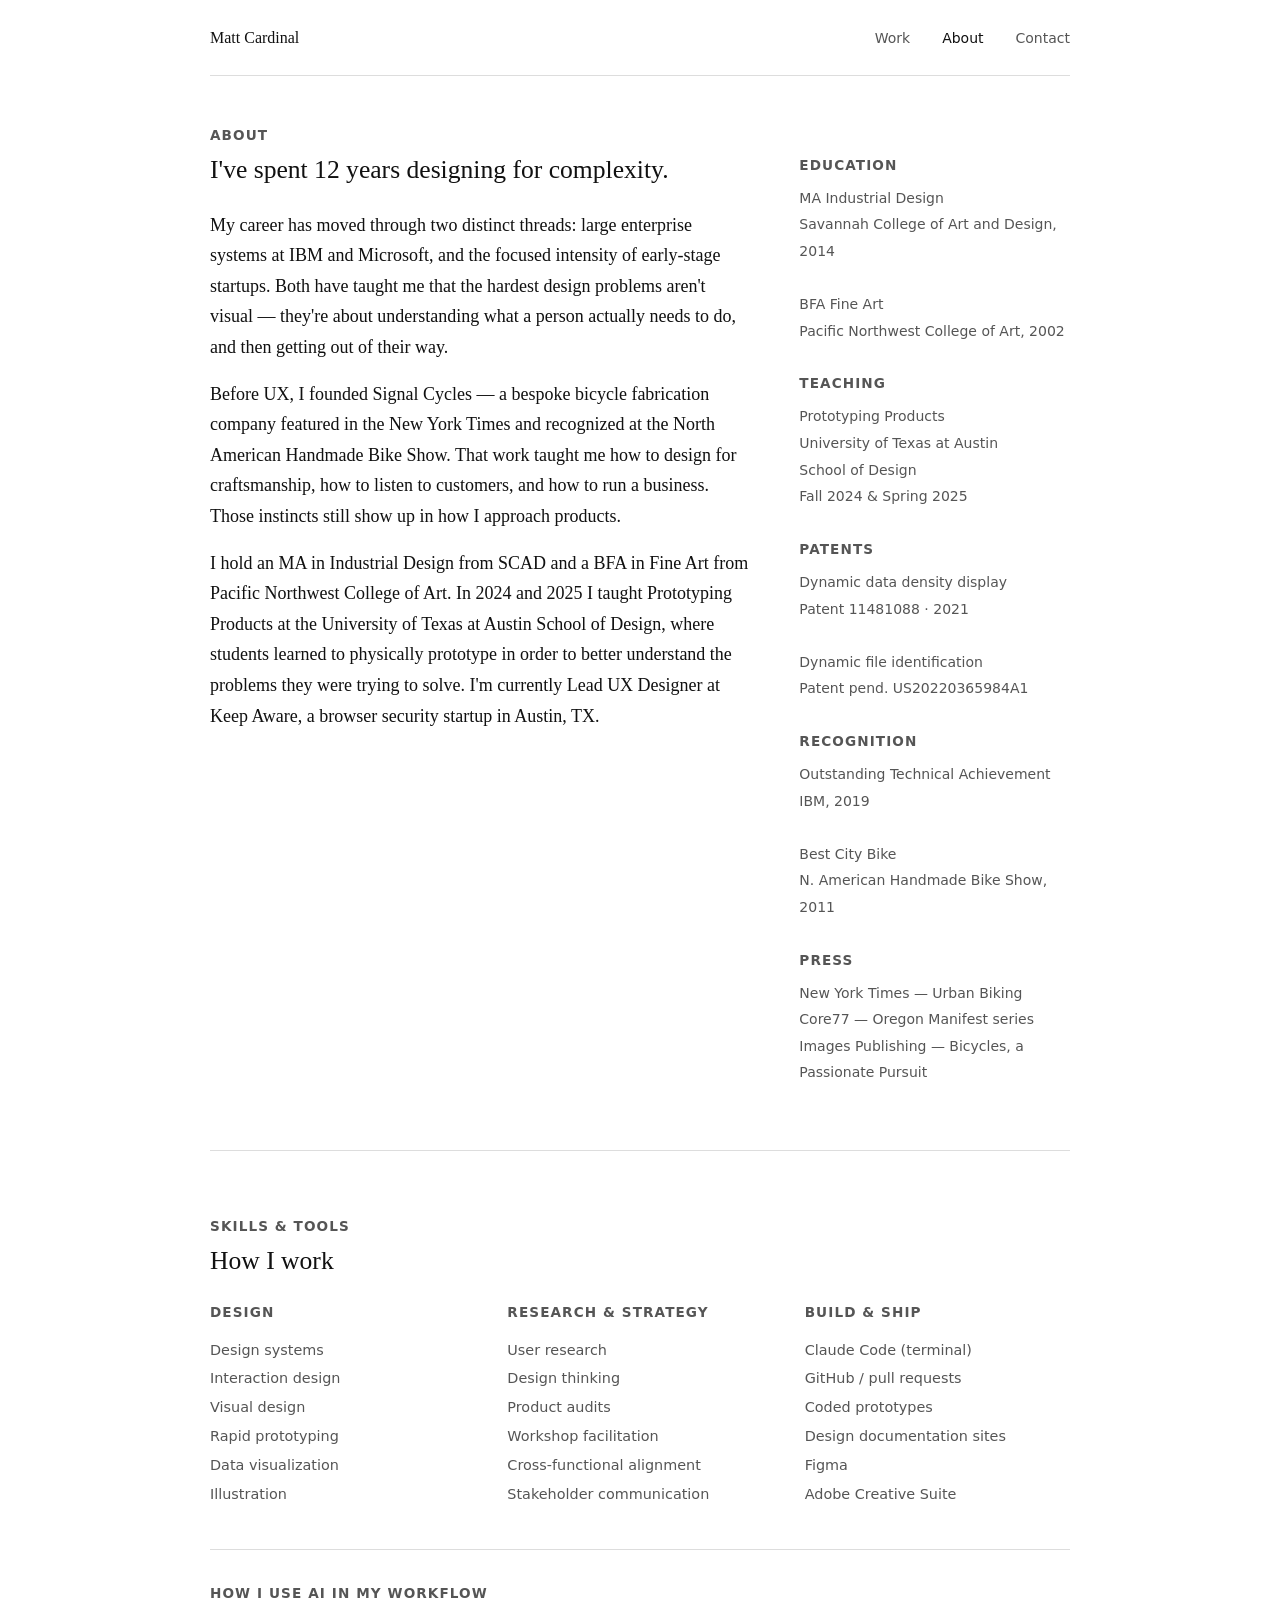
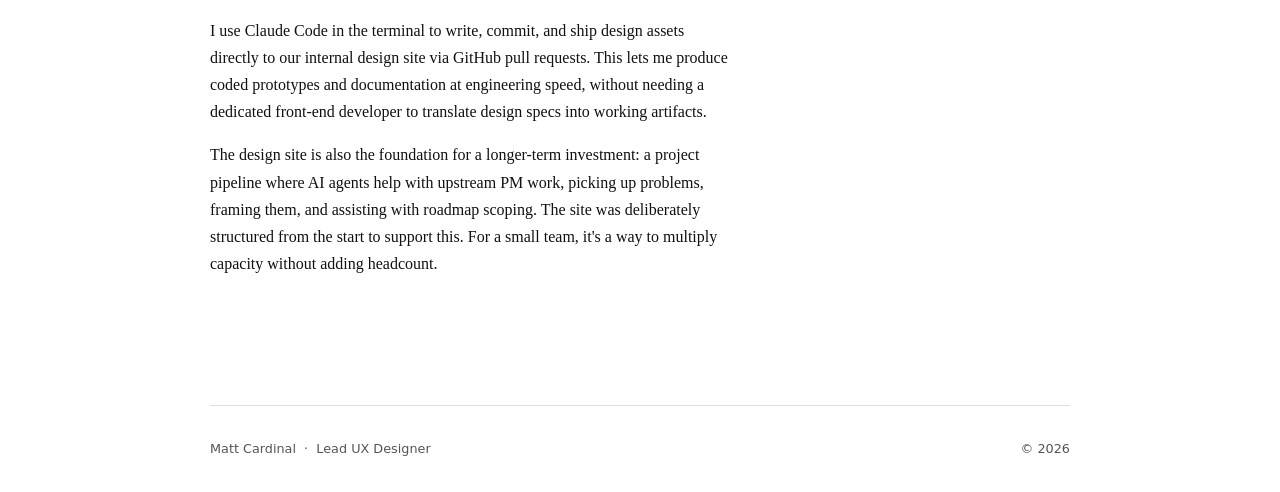
==== about.html @ ab937e85 "Move files to root" ====
<!DOCTYPE html>
<html lang="en">
<head>
  <meta charset="UTF-8">
  <meta name="viewport" content="width=device-width, initial-scale=1.0">
  <title>About — Matt Cardinal</title>
  <link rel="stylesheet" href="css/style.css">
</head>
<body>

  <div id="nav-placeholder"></div>

  <div class="container">

    <section style="border-top: none; padding-top: 3rem;">
      <h4>About</h4>
      <div class="about-grid">

        <div class="about-bio">
          <h2>I've spent 12 years designing for complexity.</h2>
          <p>
            My career has moved through two distinct threads: large enterprise systems
            at IBM and Microsoft, and the focused intensity of early-stage startups.
            Both have taught me that the hardest design problems aren't visual —
            they're about understanding what a person actually needs to do, and then
            getting out of their way.
          </p>
          <p>
            Before UX, I founded Signal Cycles — a bespoke bicycle fabrication company
            featured in the New York Times and recognized at the North American Handmade
            Bike Show. That work taught me how to design for craftsmanship, how to listen
            to customers, and how to run a business. Those instincts still show up in
            how I approach products.
          </p>
          <p>
            I hold an MA in Industrial Design from SCAD and a BFA in Fine Art from
            Pacific Northwest College of Art. In 2024 and 2025 I taught Prototyping Products
            at the University of Texas at Austin School of Design, where students learned
            to physically prototype in order to better understand the problems they were
            trying to solve. I'm currently Lead UX Designer at Keep Aware,
            a browser security startup in Austin, TX.
          </p>
        </div>

        <div class="about-detail">
          <h4>Education</h4>
          <ul>
            <li>MA Industrial Design</li>
            <li>Savannah College of Art and Design, 2014</li>
            <li>&nbsp;</li>
            <li>BFA Fine Art</li>
            <li>Pacific Northwest College of Art, 2002</li>
          </ul>

          <h4>Teaching</h4>
          <ul>
            <li>Prototyping Products</li>
            <li>University of Texas at Austin</li>
            <li>School of Design</li>
            <li>Fall 2024 &amp; Spring 2025</li>
          </ul>

          <h4>Patents</h4>
          <ul>
            <li>Dynamic data density display</li>
            <li>Patent 11481088 · 2021</li>
            <li>&nbsp;</li>
            <li>Dynamic file identification</li>
            <li>Patent pend. US20220365984A1</li>
          </ul>

          <h4>Recognition</h4>
          <ul>
            <li>Outstanding Technical Achievement</li>
            <li>IBM, 2019</li>
            <li>&nbsp;</li>
            <li>Best City Bike</li>
            <li>N. American Handmade Bike Show, 2011</li>
          </ul>

          <h4>Press</h4>
          <ul>
            <li>New York Times — Urban Biking</li>
            <li>Core77 — Oregon Manifest series</li>
            <li>Images Publishing — Bicycles, a Passionate Pursuit</li>
          </ul>
        </div>

      </div>
    </section>

    <section>
      <h4>Skills &amp; tools</h4>
      <h2>How I work</h2>
      <div class="skills-grid">
        <div class="skill-group">
          <h4>Design</h4>
          <ul>
            <li>Design systems</li>
            <li>Interaction design</li>
            <li>Visual design</li>
            <li>Rapid prototyping</li>
            <li>Data visualization</li>
            <li>Illustration</li>
          </ul>
        </div>
        <div class="skill-group">
          <h4>Research &amp; strategy</h4>
          <ul>
            <li>User research</li>
            <li>Design thinking</li>
            <li>Product audits</li>
            <li>Workshop facilitation</li>
            <li>Cross-functional alignment</li>
            <li>Stakeholder communication</li>
          </ul>
        </div>
        <div class="skill-group">
          <h4>Build &amp; ship</h4>
          <ul>
            <li>Claude Code (terminal)</li>
            <li>GitHub / pull requests</li>
            <li>Coded prototypes</li>
            <li>Design documentation sites</li>
            <li>Figma</li>
            <li>Adobe Creative Suite</li>
          </ul>
        </div>
      </div>

      <div style="margin-top: 2.5rem; padding-top: 2rem; border-top: 1px solid var(--color-rule);">
        <h4>How I use AI in my workflow</h4>
        <p style="font-size: 1rem; margin-top: 0.75rem;">
          I use Claude Code in the terminal to write, commit, and ship design assets directly
          to our internal design site via GitHub pull requests. This lets me produce coded
          prototypes and documentation at engineering speed, without needing a dedicated
          front-end developer to translate design specs into working artifacts.
        </p>
        <p style="font-size: 1rem;">
          The design site is also the foundation for a longer-term investment: a project
          pipeline where AI agents help with upstream PM work, picking up problems, framing
          them, and assisting with roadmap scoping. The site was deliberately structured
          from the start to support this. For a small team, it's a way to multiply capacity
          without adding headcount.
        </p>
      </div>
    </section>

  </div>

  <div id="footer-placeholder"></div>
  <script src="includes/site.js"></script>
</body>
</html>
---- css/style.css ----
*, *::before, *::after { box-sizing: border-box; margin: 0; padding: 0; }

:root {
  --max: 860px;
  --gap: 2rem;
  --section-gap: 4rem;
  --color-text: #111;
  --color-muted: #555;
  --color-rule: #ddd;
  --font: Georgia, 'Times New Roman', serif;
  --font-ui: system-ui, sans-serif;
}

body {
  font-family: var(--font);
  font-size: 18px;
  line-height: 1.7;
  color: var(--color-text);
  background: #fff;
  padding: 0 var(--gap);
}

.container { max-width: var(--max); margin: 0 auto; }

section { padding: var(--section-gap) 0; border-top: 1px solid var(--color-rule); }
section:first-of-type { border-top: none; }

/* Type */
h1 { font-size: 2.6rem; line-height: 1.15; font-weight: normal; margin-bottom: 1rem; }
h2 { font-size: 1.6rem; line-height: 1.25; font-weight: normal; margin-bottom: 1.5rem; }
h3 { font-size: 1.15rem; font-family: var(--font-ui); font-weight: 600; margin-bottom: 0.5rem; }
h4 { font-size: 0.85rem; font-family: var(--font-ui); font-weight: 600; text-transform: uppercase; letter-spacing: 0.08em; color: var(--color-muted); margin-bottom: 0.4rem; }
p { margin-bottom: 1rem; max-width: 65ch; }
p:last-child { margin-bottom: 0; }

/* Nav */
nav {
  display: flex;
  justify-content: space-between;
  align-items: baseline;
  padding: 1.5rem 0;
  font-family: var(--font-ui);
  font-size: 0.875rem;
  border-bottom: 1px solid var(--color-rule);
}
.wordmark { font-family: var(--font); font-size: 1rem; text-decoration: none; color: var(--color-text); }
nav ul { list-style: none; display: flex; gap: 2rem; }
nav a { text-decoration: none; color: var(--color-muted); }
nav a:hover, nav a.active { color: var(--color-text); }

/* Hero */
#hero-section { padding-top: 4rem; }
.hero-role {
  font-family: var(--font-ui);
  font-size: 0.85rem;
  text-transform: uppercase;
  letter-spacing: 0.1em;
  color: var(--color-muted);
  margin-bottom: 1.25rem;
}
.hero-tagline { font-size: 1.15rem; color: var(--color-muted); max-width: 55ch; margin-top: 1.25rem; }
.hero-stats {
  display: flex;
  gap: 3rem;
  margin-top: 2.5rem;
  padding-top: 2rem;
  border-top: 1px solid var(--color-rule);
  font-family: var(--font-ui);
  flex-wrap: wrap;
}
.stat-item .stat-number { font-size: 1.5rem; font-weight: 700; display: block; }
.stat-item .stat-label { font-size: 0.8rem; color: var(--color-muted); text-transform: uppercase; letter-spacing: 0.06em; line-height: 1.4; }

/* Logo row */
.hero-logos {
  margin-top: 2rem;
  padding-top: 2rem;
  border-top: 1px solid var(--color-rule);
}
.logo-label {
  font-family: var(--font-ui);
  font-size: 0.75rem;
  text-transform: uppercase;
  letter-spacing: 0.08em;
  color: var(--color-muted);
  margin-bottom: 1rem;
  display: block;
}
.logo-row {
  display: flex;
  align-items: center;
  gap: 2.5rem;
  flex-wrap: wrap;
}
.logo-placeholder {
  font-family: var(--font-ui);
  font-size: 0.8rem;
  color: #bbb;
  border: 1px dashed #ddd;
  padding: 0.5rem 1.25rem;
  border-radius: 4px;
}

/* Work index */
.work-index { display: flex; flex-direction: column; gap: 0; }
.work-index-item {
  display: grid;
  grid-template-columns: 160px 1fr auto;
  gap: 1.5rem;
  align-items: baseline;
  padding: 1.5rem 0;
  border-bottom: 1px solid var(--color-rule);
  cursor: pointer;
  text-decoration: none;
  color: var(--color-text);
}
.work-index-item:first-child { border-top: 1px solid var(--color-rule); }
.work-index-item:hover .work-index-title { text-decoration: underline; }
.work-index-company { font-family: var(--font-ui); font-size: 0.8rem; color: var(--color-muted); text-transform: uppercase; letter-spacing: 0.08em; }
.work-index-title { font-size: 1.1rem; font-weight: normal; }
.work-index-year { font-family: var(--font-ui); font-size: 0.8rem; color: var(--color-muted); white-space: nowrap; }
.work-index-desc { font-family: var(--font-ui); font-size: 0.875rem; color: var(--color-muted); margin-top: 0.25rem; grid-column: 2; }

/* Case study */
.cs-header { padding-top: 3rem; padding-bottom: 2.5rem; border-bottom: 1px solid var(--color-rule); }
.cs-header .back { font-family: var(--font-ui); font-size: 0.8rem; color: var(--color-muted); text-decoration: none; display: inline-block; margin-bottom: 1.5rem; }
.cs-header .back:hover { color: var(--color-text); }
.cs-meta-row { display: flex; gap: 3rem; margin-top: 1.5rem; font-family: var(--font-ui); font-size: 0.85rem; color: var(--color-muted); flex-wrap: wrap; }
.cs-meta-row span { display: flex; flex-direction: column; gap: 0.15rem; }
.cs-meta-row strong { color: var(--color-text); font-weight: 600; font-size: 0.8rem; text-transform: uppercase; letter-spacing: 0.06em; }

.cs-body { padding-top: 3rem; }
.cs-body section { border-top: 1px solid var(--color-rule); padding: 2.5rem 0; }
.cs-body section:first-child { border-top: none; padding-top: 0; }

.cs-section-grid {
  display: grid;
  grid-template-columns: 200px 1fr;
  gap: 1.5rem 3rem;
}
.cs-section-label { padding-top: 0.2rem; }

.outcome-list { list-style: none; margin-top: 1rem; display: flex; flex-direction: column; gap: 0.6rem; }
.outcome-list li {
  font-family: var(--font-ui);
  font-size: 0.9rem;
  padding: 0.6rem 0.75rem;
  border-left: 2px solid var(--color-text);
  background: #f9f9f9;
  line-height: 1.4;
}

.img-placeholder {
  background: #f4f4f4;
  border: 1px dashed #ccc;
  display: flex;
  align-items: center;
  justify-content: center;
  font-family: var(--font-ui);
  font-size: 0.8rem;
  color: #999;
  margin: 1.5rem 0;
}

/* About */
.about-grid { display: grid; grid-template-columns: 2fr 1fr; gap: 3rem; }
.about-detail h4 { margin-top: 1.75rem; margin-bottom: 0.5rem; }
.about-detail h4:first-child { margin-top: 0; }
.about-detail ul { list-style: none; font-family: var(--font-ui); font-size: 0.875rem; line-height: 1.9; color: var(--color-muted); }

/* Skills */
.skills-grid { display: grid; grid-template-columns: repeat(3, 1fr); gap: 2rem; }
.skill-group h4 { margin-bottom: 0.75rem; }
.skill-group ul { list-style: none; font-family: var(--font-ui); font-size: 0.9rem; line-height: 2; color: var(--color-muted); }

/* Contact */
.contact-body { display: flex; gap: 4rem; align-items: flex-start; }
.contact-links { list-style: none; font-family: var(--font-ui); font-size: 1rem; line-height: 2.4; }
.contact-links a { color: var(--color-text); text-decoration: none; border-bottom: 1px solid var(--color-rule); }
.contact-links a:hover { border-color: var(--color-text); }
.resume-cta {
  display: inline-block;
  margin-top: 1.5rem;
  padding: 0.75rem 1.5rem;
  font-family: var(--font-ui);
  font-size: 0.875rem;
  border: 1px solid var(--color-text);
  text-decoration: none;
  color: var(--color-text);
}
.resume-cta:hover { background: var(--color-text); color: #fff; }

/* Footer */
footer {
  border-top: 1px solid var(--color-rule);
  padding: 2rem 0;
  margin-top: var(--section-gap);
  font-family: var(--font-ui);
  font-size: 0.8rem;
  color: var(--color-muted);
  display: flex;
  justify-content: space-between;
}

/* Prev/Next nav */
.prev-next {
  display: flex;
  justify-content: space-between;
  padding: 2rem 0;
  border-top: 1px solid var(--color-rule);
  margin-top: 2rem;
  font-family: var(--font-ui);
  font-size: 0.875rem;
}
.prev-next a { color: var(--color-muted); text-decoration: none; }
.prev-next a:hover { color: var(--color-text); }

/* Responsive */
@media (max-width: 640px) {
  h1 { font-size: 1.8rem; }
  .about-grid, .skills-grid { grid-template-columns: 1fr; }
  .contact-body { flex-direction: column; }
  .work-index-item { grid-template-columns: 1fr; gap: 0.25rem; }
  .work-index-year { display: none; }
  .cs-section-grid { grid-template-columns: 1fr; }
}
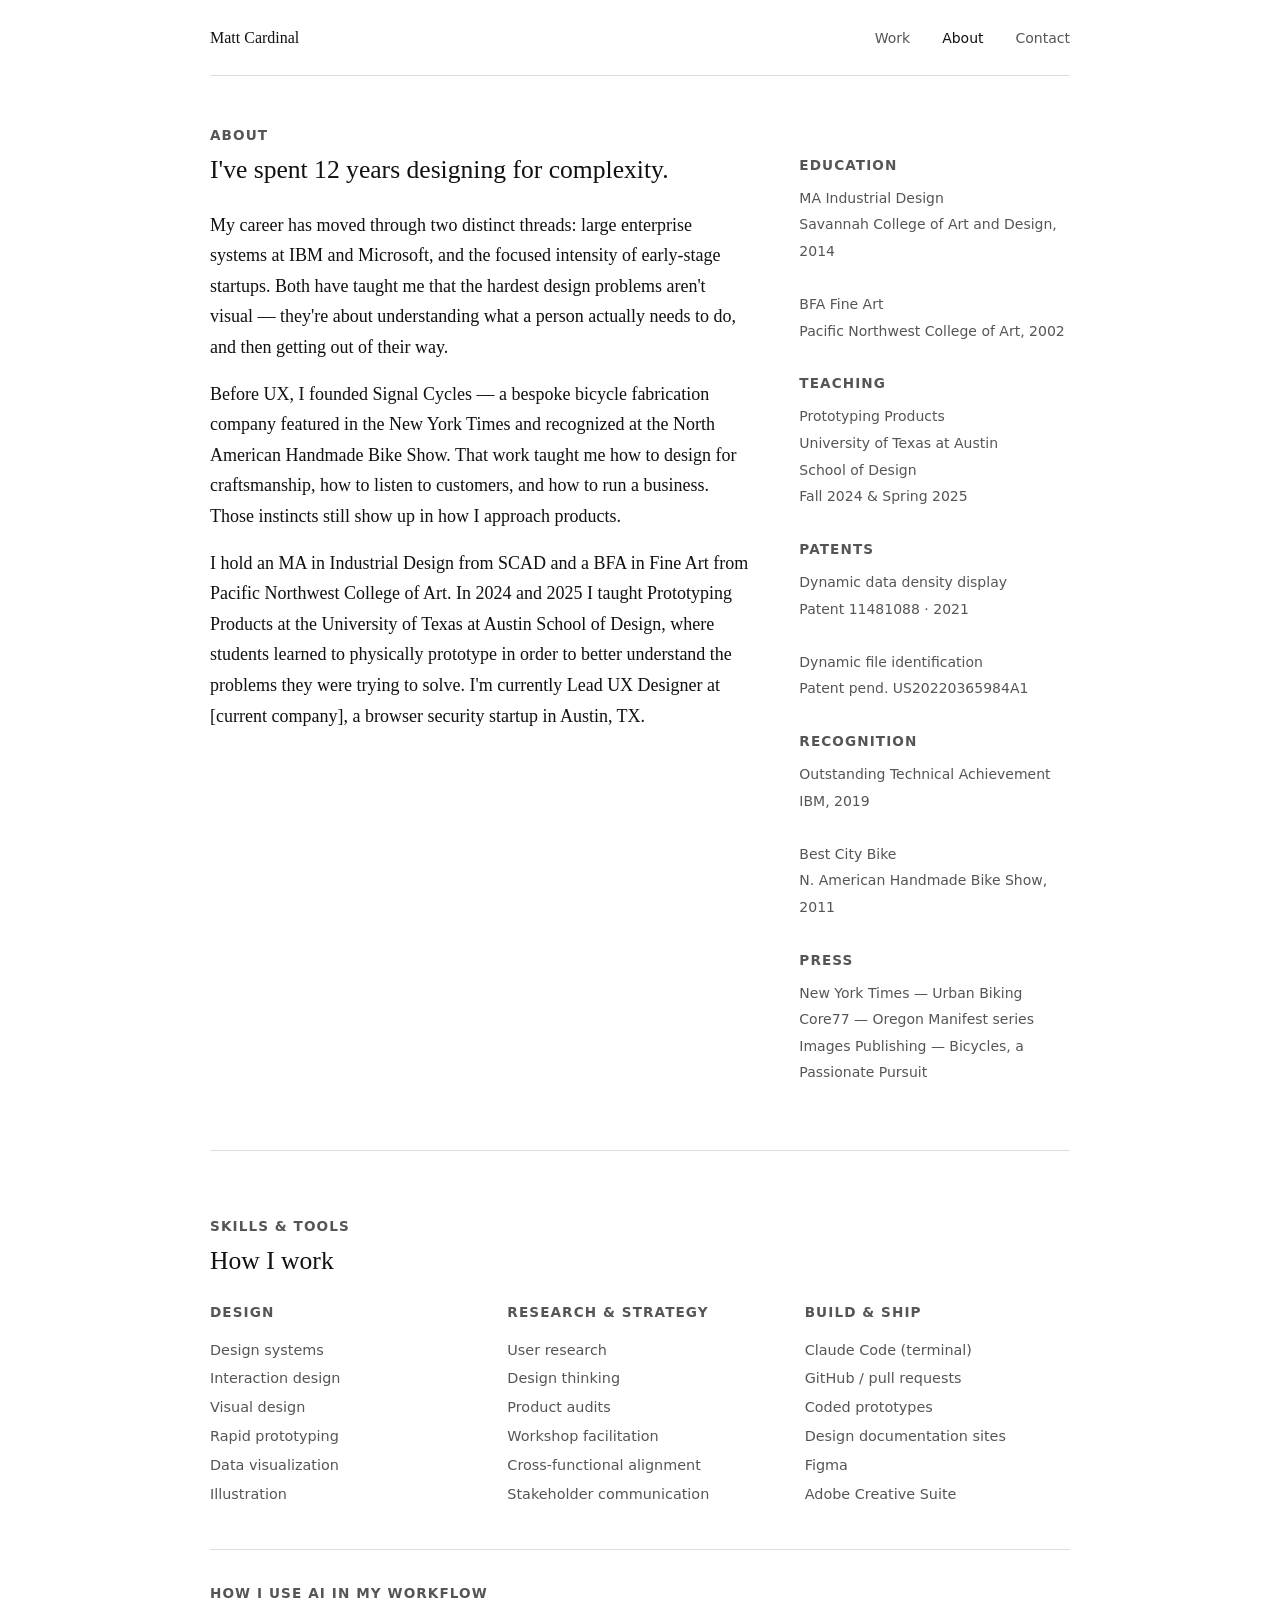
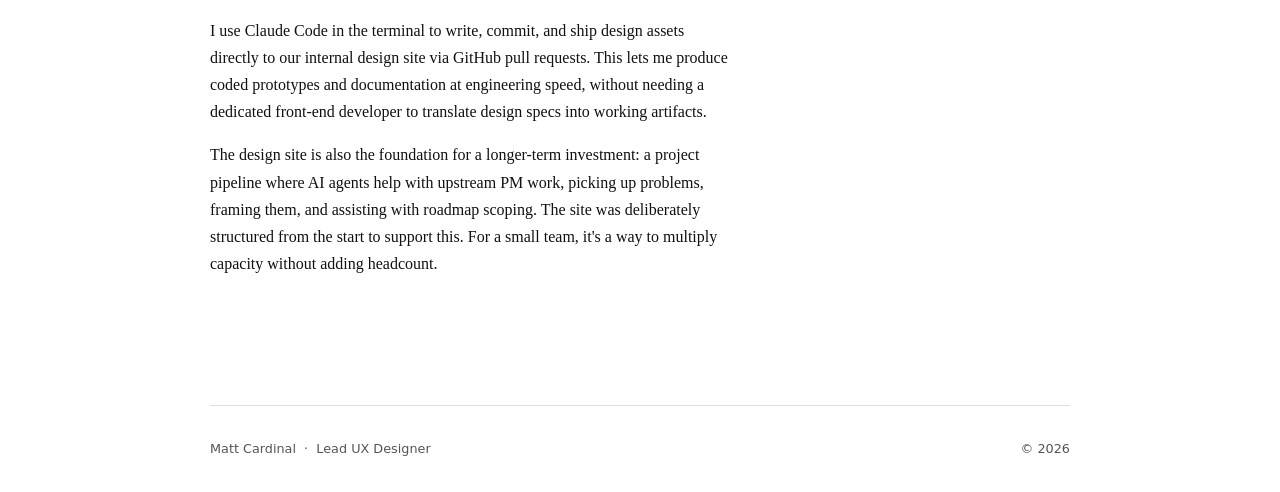
==== commit fd8db118: "Anonymize current company" ====
--- a/about.html
+++ b/about.html
@@ -37,7 +37,7 @@
             Pacific Northwest College of Art. In 2024 and 2025 I taught Prototyping Products
             at the University of Texas at Austin School of Design, where students learned
             to physically prototype in order to better understand the problems they were
-            trying to solve. I'm currently Lead UX Designer at Keep Aware,
+            trying to solve. I'm currently Lead UX Designer at [current company],
             a browser security startup in Austin, TX.
           </p>
         </div>
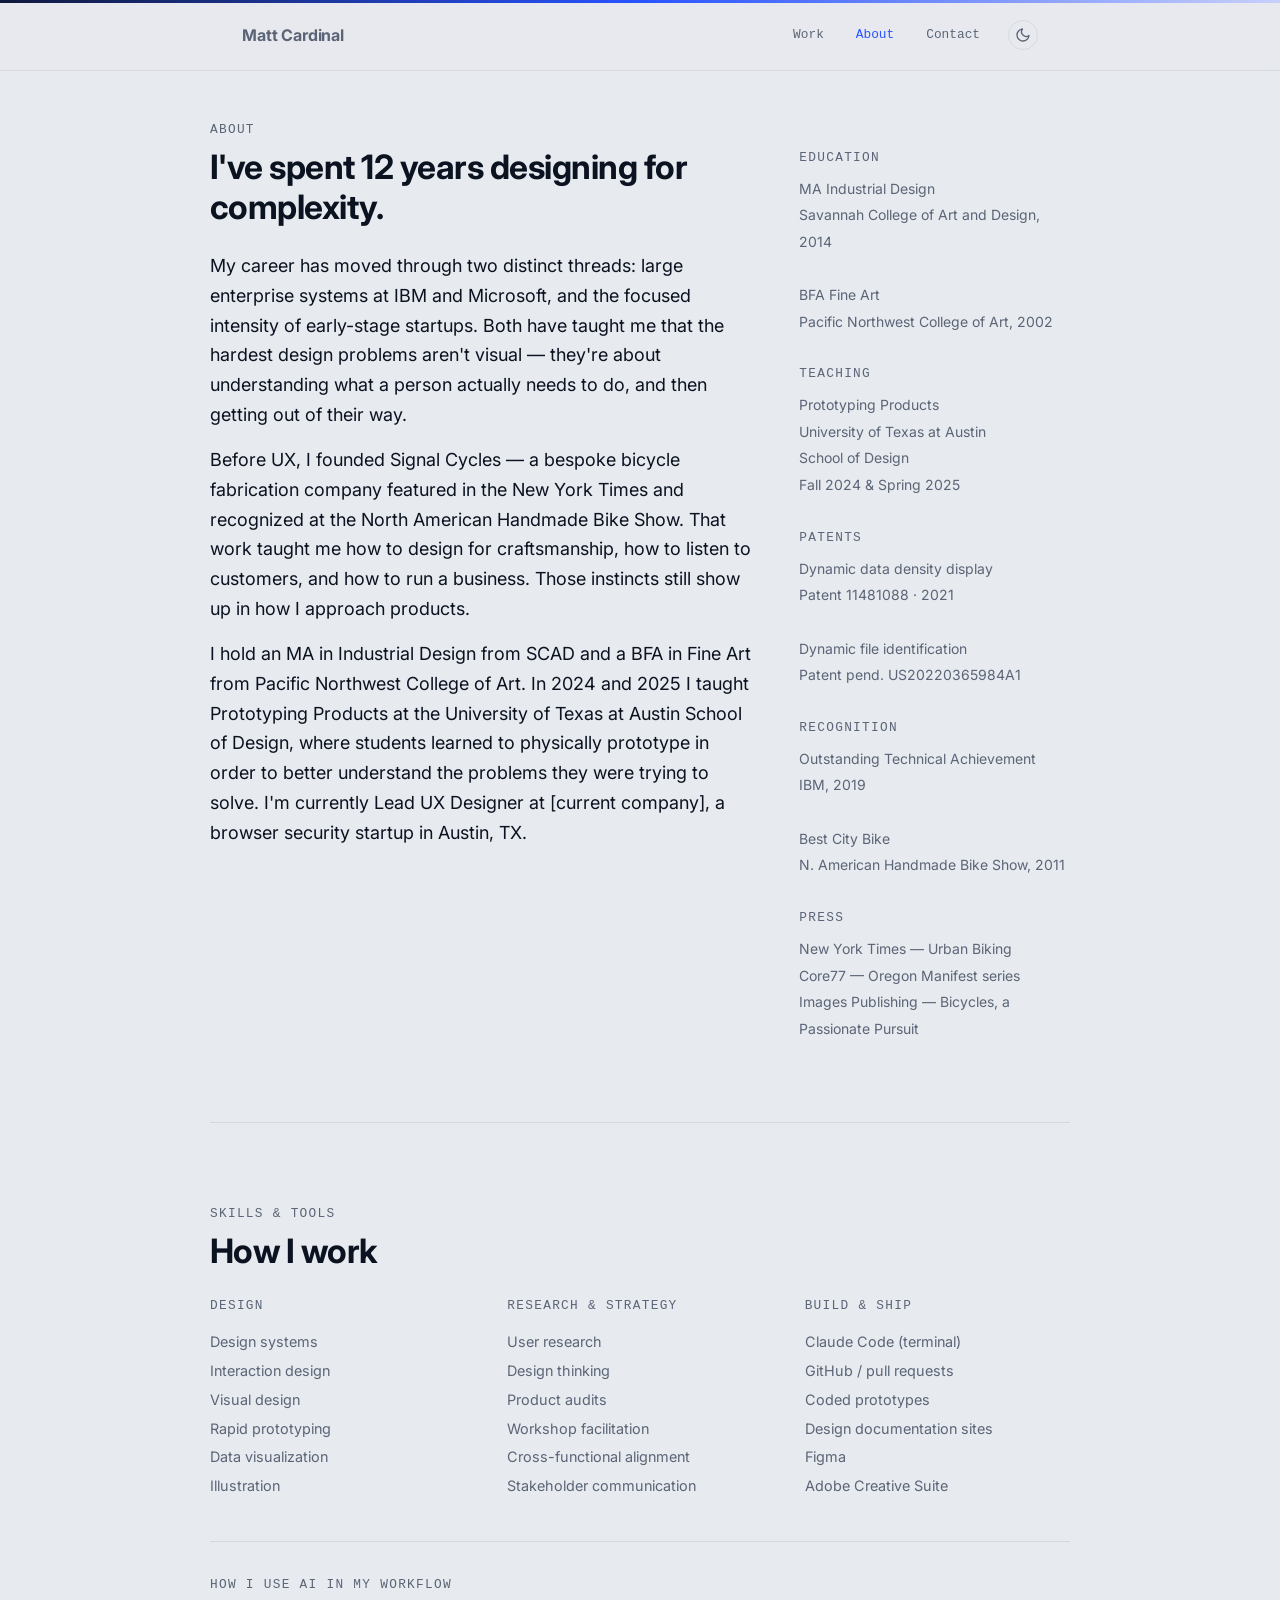
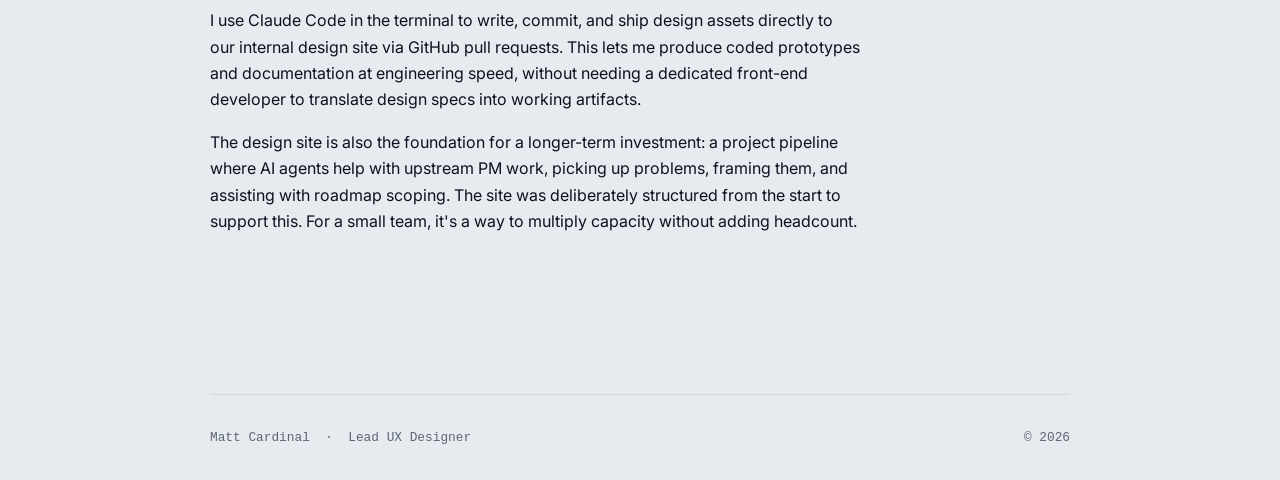
==== commit 31e76bec: "Redesign with bold sans type, color-block sections, and dark mode Restyles the site with inspiration" ====
--- a/about.html
+++ b/about.html
@@ -2,9 +2,29 @@
 <html lang="en">
 <head>
   <meta charset="UTF-8">
+  <script>
+    (function () {
+      try {
+        var t = localStorage.getItem('theme');
+        if (!t) t = window.matchMedia('(prefers-color-scheme: dark)').matches ? 'dark' : 'light';
+        document.documentElement.setAttribute('data-theme', t);
+      } catch (e) {}
+    })();
+  </script>
   <meta name="viewport" content="width=device-width, initial-scale=1.0">
   <title>About — Matt Cardinal</title>
+  <link rel="preconnect" href="https://fonts.googleapis.com">
+  <link rel="preconnect" href="https://fonts.gstatic.com" crossorigin>
+  <link href="https://fonts.googleapis.com/css2?family=Inter:wght@400;500;600;700;800&display=swap" rel="stylesheet">
   <link rel="stylesheet" href="css/style.css">
+  <!-- Google tag (gtag.js) -->
+  <script async src="https://www.googletagmanager.com/gtag/js?id=G-L89PG570C6"></script>
+  <script>
+    window.dataLayer = window.dataLayer || [];
+    function gtag(){dataLayer.push(arguments);}
+    gtag('js', new Date());
+    gtag('config', 'G-L89PG570C6');
+  </script>
 </head>
 <body>
 
--- a/css/style.css
+++ b/css/style.css
@@ -3,22 +3,65 @@
 :root {
   --max: 860px;
   --gap: 2rem;
-  --section-gap: 4rem;
-  --color-text: #111;
-  --color-muted: #555;
-  --color-rule: #ddd;
-  --font: Georgia, 'Times New Roman', serif;
-  --font-ui: system-ui, sans-serif;
-}
+  --section-gap: 5rem;
+
+  --bg: #E7EAEE;
+  --color-text: #0b1220;
+  --color-muted: #5b6577;
+  --color-rule: #d3d8e0;
+  --tint: #f3f5f8;
+  --nav-bg: rgba(231, 234, 238, 0.82);
+
+  --accent: #2953ff;
+  --accent-dark: #1b3bc9;
+
+  --block-navy: #101a3d;
+  --block-navy-text: #eef2ff;
+  --block-periwinkle: #c7d0fb;
+  --block-ice: #dbe9fb;
+
+  --font: 'Inter', system-ui, -apple-system, "Segoe UI", sans-serif;
+  --font-ui: var(--font);
+  --font-mono: ui-monospace, SFMono-Regular, "JetBrains Mono", Menlo, Consolas, monospace;
+}
+
+:root[data-theme="dark"] {
+  --bg: #171B21;
+  --color-text: #e7eaee;
+  --color-muted: #8a93a3;
+  --color-rule: #2a2f38;
+  --tint: #1e232b;
+  --nav-bg: rgba(23, 27, 33, 0.82);
+
+  --accent: #5b7fff;
+  --accent-dark: #7d9aff;
+}
+
+html { scroll-behavior: smooth; background: var(--bg); }
 
 body {
   font-family: var(--font);
   font-size: 18px;
-  line-height: 1.7;
+  line-height: 1.65;
   color: var(--color-text);
-  background: #fff;
+  background: var(--bg);
   padding: 0 var(--gap);
-}
+  position: relative;
+  transition: background-color 0.35s ease, color 0.35s ease;
+}
+
+body::before {
+  content: "";
+  position: fixed;
+  top: 0; left: 0; right: 0;
+  height: 3px;
+  background: linear-gradient(90deg, var(--block-navy), var(--accent), var(--block-periwinkle));
+  z-index: 200;
+}
+
+::selection { background: var(--accent); color: #fff; }
+
+:focus-visible { outline: 2px solid var(--accent); outline-offset: 2px; }
 
 .container { max-width: var(--max); margin: 0 auto; }
 
@@ -26,33 +69,74 @@
 section:first-of-type { border-top: none; }
 
 /* Type */
-h1 { font-size: 2.6rem; line-height: 1.15; font-weight: normal; margin-bottom: 1rem; }
-h2 { font-size: 1.6rem; line-height: 1.25; font-weight: normal; margin-bottom: 1.5rem; }
-h3 { font-size: 1.15rem; font-family: var(--font-ui); font-weight: 600; margin-bottom: 0.5rem; }
-h4 { font-size: 0.85rem; font-family: var(--font-ui); font-weight: 600; text-transform: uppercase; letter-spacing: 0.08em; color: var(--color-muted); margin-bottom: 0.4rem; }
+h1 { font-size: clamp(2.5rem, 5.5vw, 4.25rem); line-height: 1.04; font-weight: 800; letter-spacing: -0.03em; margin-bottom: 1rem; }
+h2 { font-size: clamp(1.6rem, 3vw, 2.1rem); line-height: 1.2; font-weight: 700; letter-spacing: -0.015em; margin-bottom: 1.5rem; }
+h3 { font-size: 1.15rem; font-family: var(--font-ui); font-weight: 650; margin-bottom: 0.5rem; }
+h4 { font-size: 0.8rem; font-family: var(--font-mono); font-weight: 500; text-transform: uppercase; letter-spacing: 0.1em; color: var(--color-muted); margin-bottom: 0.4rem; }
 p { margin-bottom: 1rem; max-width: 65ch; }
 p:last-child { margin-bottom: 0; }
 
+.accent { color: var(--accent); }
+
 /* Nav */
-nav {
+.site-nav {
+  position: sticky;
+  top: 0;
+  z-index: 100;
+  width: 100vw;
+  margin-left: calc(50% - 50vw);
+  margin-right: calc(50% - 50vw);
+  background: var(--nav-bg);
+  backdrop-filter: blur(10px);
+  -webkit-backdrop-filter: blur(10px);
+  border-bottom: 1px solid var(--color-rule);
+  transition: transform 0.35s ease, box-shadow 0.35s ease, background-color 0.35s ease;
+}
+.site-nav.nav-hidden { transform: translateY(-100%); }
+.site-nav.nav-scrolled { box-shadow: 0 8px 24px -20px rgba(16, 26, 61, 0.4); }
+.nav-inner {
+  max-width: var(--max);
+  margin: 0 auto;
   display: flex;
   justify-content: space-between;
-  align-items: baseline;
-  padding: 1.5rem 0;
-  font-family: var(--font-ui);
-  font-size: 0.875rem;
-  border-bottom: 1px solid var(--color-rule);
-}
-.wordmark { font-family: var(--font); font-size: 1rem; text-decoration: none; color: var(--color-text); }
-nav ul { list-style: none; display: flex; gap: 2rem; }
-nav a { text-decoration: none; color: var(--color-muted); }
-nav a:hover, nav a.active { color: var(--color-text); }
+  align-items: center;
+  padding: 1.25rem var(--gap);
+  font-family: var(--font-mono);
+  font-size: 0.8rem;
+}
+.nav-right { display: flex; align-items: center; gap: 1.75rem; }
+.wordmark { font-family: var(--font); font-size: 1rem; font-weight: 700; letter-spacing: -0.01em; text-decoration: none; color: var(--color-text); }
+.nav-inner ul { list-style: none; display: flex; gap: 2rem; align-items: baseline; }
+.nav-inner a { text-decoration: none; color: var(--color-muted); transition: color 0.2s ease; }
+.nav-inner a:hover, .nav-inner a.active { color: var(--color-text); }
+.nav-inner a.active { color: var(--accent); }
+
+.theme-toggle {
+  display: inline-flex;
+  align-items: center;
+  justify-content: center;
+  width: 30px;
+  height: 30px;
+  padding: 0;
+  border: 1px solid var(--color-rule);
+  border-radius: 999px;
+  background: transparent;
+  color: var(--color-muted);
+  cursor: pointer;
+  transition: color 0.2s ease, border-color 0.2s ease;
+}
+.theme-toggle:hover { color: var(--color-text); border-color: var(--color-text); }
+.theme-toggle svg { width: 16px; height: 16px; display: block; }
+.theme-toggle .icon-sun { display: none; }
+.theme-toggle .icon-moon { display: block; }
+:root[data-theme="dark"] .theme-toggle .icon-sun { display: block; }
+:root[data-theme="dark"] .theme-toggle .icon-moon { display: none; }
 
 /* Hero */
 #hero-section { padding-top: 4rem; }
 .hero-role {
-  font-family: var(--font-ui);
-  font-size: 0.85rem;
+  font-family: var(--font-mono);
+  font-size: 0.8rem;
   text-transform: uppercase;
   letter-spacing: 0.1em;
   color: var(--color-muted);
@@ -68,7 +152,14 @@
   font-family: var(--font-ui);
   flex-wrap: wrap;
 }
-.stat-item .stat-number { font-size: 1.5rem; font-weight: 700; display: block; }
+.stat-item .stat-number {
+  font-size: clamp(1.75rem, 3.5vw, 2.5rem);
+  font-weight: 800;
+  letter-spacing: -0.02em;
+  display: block;
+  color: var(--accent);
+  font-variant-numeric: tabular-nums;
+}
 .stat-item .stat-label { font-size: 0.8rem; color: var(--color-muted); text-transform: uppercase; letter-spacing: 0.06em; line-height: 1.4; }
 
 /* Logo row */
@@ -78,7 +169,7 @@
   border-top: 1px solid var(--color-rule);
 }
 .logo-label {
-  font-family: var(--font-ui);
+  font-family: var(--font-mono);
   font-size: 0.75rem;
   text-transform: uppercase;
   letter-spacing: 0.08em;
@@ -91,6 +182,16 @@
   align-items: center;
   gap: 2.5rem;
   flex-wrap: wrap;
+}
+.hero-logo {
+  display: block;
+  opacity: 0.5;
+  transition: filter 0.35s ease, opacity 0.35s ease;
+}
+.hero-logo--mono { filter: grayscale(1); }
+:root[data-theme="dark"] .hero-logo {
+  filter: grayscale(1) invert(1);
+  opacity: 0.6;
 }
 .logo-placeholder {
   font-family: var(--font-ui);
@@ -108,30 +209,61 @@
   grid-template-columns: 160px 1fr auto;
   gap: 1.5rem;
   align-items: baseline;
-  padding: 1.5rem 0;
+  padding: 1.5rem 2rem 1.5rem 0;
   border-bottom: 1px solid var(--color-rule);
   cursor: pointer;
   text-decoration: none;
   color: var(--color-text);
+  position: relative;
+  transition: padding-left 0.25s ease;
 }
 .work-index-item:first-child { border-top: 1px solid var(--color-rule); }
-.work-index-item:hover .work-index-title { text-decoration: underline; }
-.work-index-company { font-family: var(--font-ui); font-size: 0.8rem; color: var(--color-muted); text-transform: uppercase; letter-spacing: 0.08em; }
-.work-index-title { font-size: 1.1rem; font-weight: normal; }
-.work-index-year { font-family: var(--font-ui); font-size: 0.8rem; color: var(--color-muted); white-space: nowrap; }
+.work-index-item:hover { padding-left: 0.5rem; }
+.work-index-item:hover .work-index-title { text-decoration: underline; text-decoration-color: var(--accent); }
+.work-index-item:hover .work-index-company { color: var(--accent); }
+.work-index-item::after {
+  content: "→";
+  position: absolute;
+  right: 0;
+  top: 50%;
+  transform: translate(-8px, -50%);
+  opacity: 0;
+  color: var(--accent);
+  font-family: var(--font-mono);
+  transition: opacity 0.25s ease, transform 0.25s ease;
+}
+.work-index-item:hover::after { opacity: 1; transform: translate(0, -50%); }
+.work-index-company { font-family: var(--font-mono); font-size: 0.8rem; color: var(--color-muted); text-transform: uppercase; letter-spacing: 0.06em; transition: color 0.2s ease; }
+.work-index-title { font-size: 1.1rem; font-weight: 600; }
+.work-index-year { font-family: var(--font-mono); font-size: 0.8rem; color: var(--color-muted); white-space: nowrap; }
 .work-index-desc { font-family: var(--font-ui); font-size: 0.875rem; color: var(--color-muted); margin-top: 0.25rem; grid-column: 2; }
 
-/* Case study */
-.cs-header { padding-top: 3rem; padding-bottom: 2.5rem; border-bottom: 1px solid var(--color-rule); }
-.cs-header .back { font-family: var(--font-ui); font-size: 0.8rem; color: var(--color-muted); text-decoration: none; display: inline-block; margin-bottom: 1.5rem; }
-.cs-header .back:hover { color: var(--color-text); }
-.cs-meta-row { display: flex; gap: 3rem; margin-top: 1.5rem; font-family: var(--font-ui); font-size: 0.85rem; color: var(--color-muted); flex-wrap: wrap; }
+/* Full-bleed color blocks */
+.color-block {
+  width: 100vw;
+  margin-left: calc(50% - 50vw);
+  margin-right: calc(50% - 50vw);
+  padding: 4rem max(var(--gap), calc(50vw - var(--max) / 2));
+}
+.color-block--navy { background: var(--block-navy); color: var(--block-navy-text); }
+.color-block--navy .color-block-inner .cs-meta-row, .color-block--navy .color-block-inner .cs-meta-row strong { color: var(--block-navy-text); }
+.color-block--navy .back, .color-block--navy h4 { color: rgba(238, 242, 255, 0.65); }
+.color-block--periwinkle { background: var(--block-periwinkle); color: var(--block-navy); }
+.color-block--ice { background: var(--block-ice); color: var(--block-navy); }
+.color-block-inner { max-width: var(--max); margin: 0 auto; }
+
+/* Case study header (cover block) */
+.cs-header { padding: 3.5rem 0 3rem; }
+.cs-header .back { font-family: var(--font-mono); font-size: 0.8rem; color: var(--color-muted); text-decoration: none; display: inline-block; margin-bottom: 1.5rem; transition: color 0.2s ease; }
+.cs-header .back:hover { color: var(--accent); }
+.cs-meta-row { display: flex; gap: 3rem; margin-top: 1.5rem; font-family: var(--font-mono); font-size: 0.85rem; color: var(--color-muted); flex-wrap: wrap; }
 .cs-meta-row span { display: flex; flex-direction: column; gap: 0.15rem; }
-.cs-meta-row strong { color: var(--color-text); font-weight: 600; font-size: 0.8rem; text-transform: uppercase; letter-spacing: 0.06em; }
-
-.cs-body { padding-top: 3rem; }
-.cs-body section { border-top: 1px solid var(--color-rule); padding: 2.5rem 0; }
+.cs-meta-row strong { color: var(--color-text); font-weight: 600; font-size: 0.75rem; text-transform: uppercase; letter-spacing: 0.06em; font-family: var(--font-mono); }
+
+.cs-body { padding-top: 3rem; counter-reset: chapter; }
+.cs-body section { border-top: 1px solid var(--color-rule); padding: 2.75rem 0; }
 .cs-body section:first-child { border-top: none; padding-top: 0; }
+.cs-body section { counter-increment: chapter; }
 
 .cs-section-grid {
   display: grid;
@@ -139,27 +271,42 @@
   gap: 1.5rem 3rem;
 }
 .cs-section-label { padding-top: 0.2rem; }
+.cs-section-label::before {
+  content: counter(chapter, decimal-leading-zero);
+  display: block;
+  font-family: var(--font);
+  font-weight: 800;
+  font-size: 2.25rem;
+  letter-spacing: -0.02em;
+  color: var(--accent);
+  margin-bottom: 0.4rem;
+  line-height: 1;
+}
 
 .outcome-list { list-style: none; margin-top: 1rem; display: flex; flex-direction: column; gap: 0.6rem; }
 .outcome-list li {
   font-family: var(--font-ui);
   font-size: 0.9rem;
-  padding: 0.6rem 0.75rem;
-  border-left: 2px solid var(--color-text);
-  background: #f9f9f9;
+  padding: 0.7rem 0.9rem;
+  border-left: 2px solid var(--accent);
+  background: var(--tint);
   line-height: 1.4;
+  border-radius: 0 4px 4px 0;
+  transition: background-color 0.35s ease;
 }
 
 .img-placeholder {
-  background: #f4f4f4;
-  border: 1px dashed #ccc;
+  background: var(--tint);
+  border: 1px dashed var(--color-rule);
+  border-radius: 6px;
   display: flex;
   align-items: center;
   justify-content: center;
-  font-family: var(--font-ui);
+  font-family: var(--font-mono);
   font-size: 0.8rem;
-  color: #999;
+  color: var(--color-muted);
   margin: 1.5rem 0;
+  transition: background-color 0.35s ease, border-color 0.35s ease;
 }
 
 /* About */
@@ -176,26 +323,39 @@
 /* Contact */
 .contact-body { display: flex; gap: 4rem; align-items: flex-start; }
 .contact-links { list-style: none; font-family: var(--font-ui); font-size: 1rem; line-height: 2.4; }
-.contact-links a { color: var(--color-text); text-decoration: none; border-bottom: 1px solid var(--color-rule); }
-.contact-links a:hover { border-color: var(--color-text); }
-.resume-cta {
-  display: inline-block;
+.contact-links a { color: var(--color-text); text-decoration: none; border-bottom: 1px solid var(--color-rule); transition: border-color 0.2s ease, color 0.2s ease; }
+.contact-links a:hover { border-color: var(--accent); color: var(--accent); }
+
+/* Pill buttons */
+.btn-pill {
+  display: inline-flex;
+  align-items: center;
+  gap: 0.6rem;
   margin-top: 1.5rem;
-  padding: 0.75rem 1.5rem;
-  font-family: var(--font-ui);
-  font-size: 0.875rem;
+  padding: 0.85rem 1.5rem;
+  font-family: var(--font-mono);
+  font-size: 0.85rem;
+  border-radius: 999px;
   border: 1px solid var(--color-text);
   text-decoration: none;
   color: var(--color-text);
-}
-.resume-cta:hover { background: var(--color-text); color: #fff; }
+  background: transparent;
+  transition: background 0.25s ease, color 0.25s ease, transform 0.2s ease;
+}
+.btn-pill::after { content: "→"; transition: transform 0.25s ease; }
+.btn-pill:hover { background: var(--color-text); color: var(--bg); transform: translateY(-1px); }
+.btn-pill:hover::after { transform: translateX(4px); }
+.btn-pill--accent { border-color: var(--accent); color: var(--accent); }
+.btn-pill--accent:hover { background: var(--accent); color: #fff; }
+.btn-pill--light { border-color: rgba(238, 242, 255, 0.5); color: var(--block-navy-text); }
+.btn-pill--light:hover { background: var(--block-navy-text); color: var(--block-navy); }
 
 /* Footer */
 footer {
   border-top: 1px solid var(--color-rule);
   padding: 2rem 0;
   margin-top: var(--section-gap);
-  font-family: var(--font-ui);
+  font-family: var(--font-mono);
   font-size: 0.8rem;
   color: var(--color-muted);
   display: flex;
@@ -209,18 +369,42 @@
   padding: 2rem 0;
   border-top: 1px solid var(--color-rule);
   margin-top: 2rem;
-  font-family: var(--font-ui);
+  font-family: var(--font-mono);
   font-size: 0.875rem;
 }
-.prev-next a { color: var(--color-muted); text-decoration: none; }
-.prev-next a:hover { color: var(--color-text); }
+.prev-next a { color: var(--color-muted); text-decoration: none; transition: color 0.2s ease; }
+.prev-next a:hover { color: var(--accent); }
+
+/* CTA section (full-bleed) */
+.cta-block {
+  text-align: left;
+}
+.cta-block h2 { color: inherit; margin-bottom: 0.75rem; }
+.cta-block p { color: rgba(238, 242, 255, 0.75); font-size: 1.05rem; max-width: 45ch; }
+
+/* Scroll reveal */
+.reveal {
+  opacity: 0;
+  transform: translateY(18px);
+  transition: opacity 0.7s ease, transform 0.7s ease;
+}
+.reveal.is-visible { opacity: 1; transform: none; }
+.reveal--fast { transition-duration: 0.45s; transition-delay: 0s !important; }
+
+@media (prefers-reduced-motion: reduce) {
+  html { scroll-behavior: auto; }
+  .reveal { opacity: 1; transform: none; transition: none; }
+  .site-nav { transition: none; }
+}
 
 /* Responsive */
 @media (max-width: 640px) {
-  h1 { font-size: 1.8rem; }
+  h1 { font-size: 2.1rem; }
   .about-grid, .skills-grid { grid-template-columns: 1fr; }
   .contact-body { flex-direction: column; }
-  .work-index-item { grid-template-columns: 1fr; gap: 0.25rem; }
+  .work-index-item { grid-template-columns: 1fr; gap: 0.25rem; padding-right: 1.5rem; }
   .work-index-year { display: none; }
   .cs-section-grid { grid-template-columns: 1fr; }
-}
+  .cs-section-label::before { font-size: 1.75rem; }
+  .nav-inner ul { gap: 1.25rem; }
+}
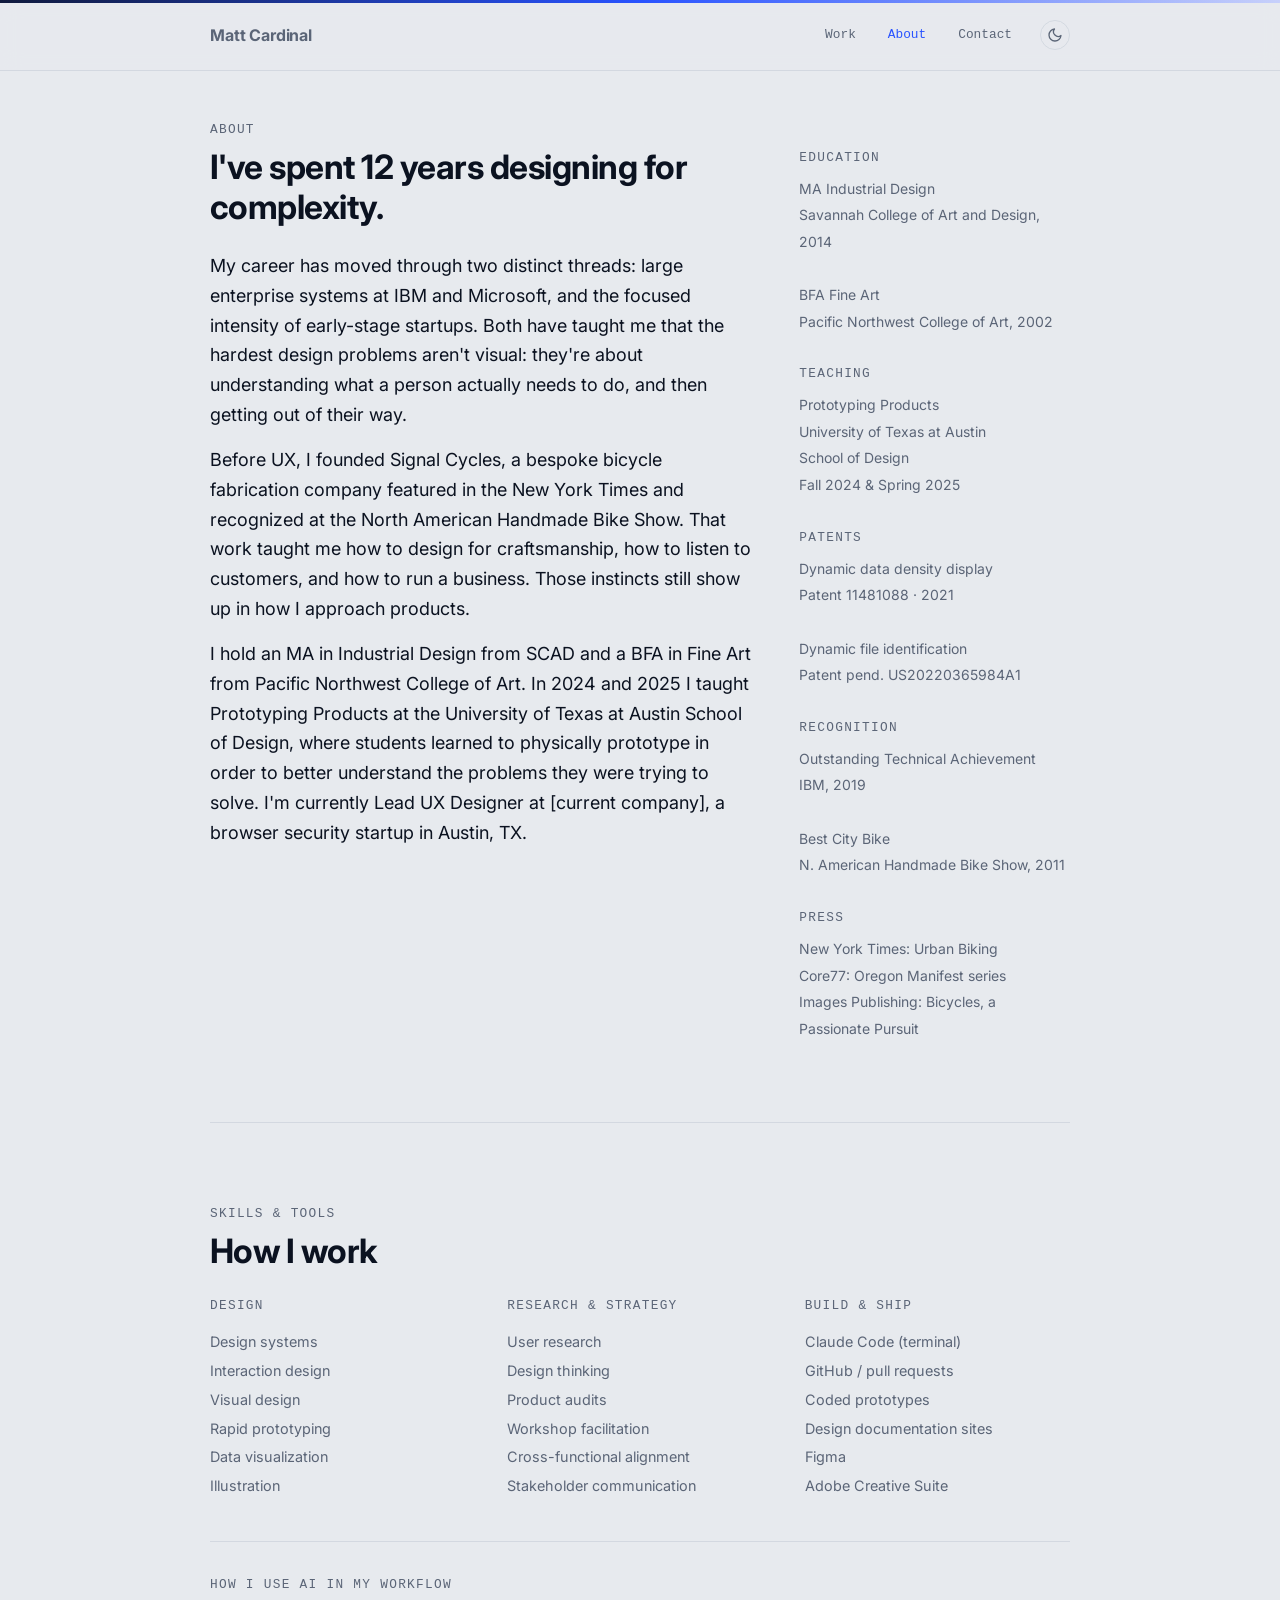
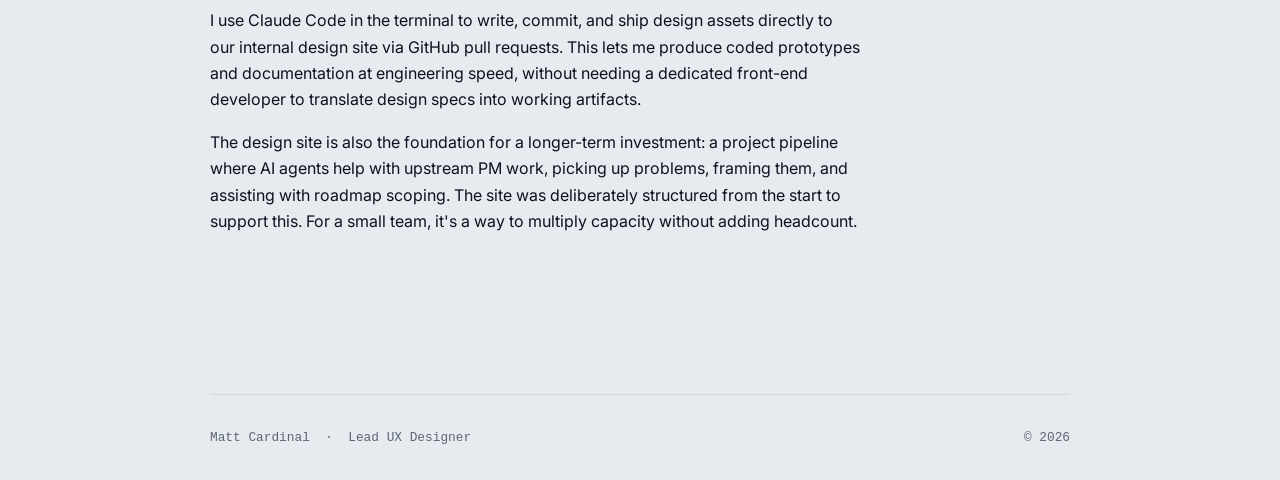
==== commit 6f8bd477: "Remove em dashes site-wide Replaces every em dash in copy, placeholders, page titles, and a code com" ====
--- a/about.html
+++ b/about.html
@@ -12,7 +12,7 @@
     })();
   </script>
   <meta name="viewport" content="width=device-width, initial-scale=1.0">
-  <title>About — Matt Cardinal</title>
+  <title>About | Matt Cardinal</title>
   <link rel="preconnect" href="https://fonts.googleapis.com">
   <link rel="preconnect" href="https://fonts.gstatic.com" crossorigin>
   <link href="https://fonts.googleapis.com/css2?family=Inter:wght@400;500;600;700;800&display=swap" rel="stylesheet">
@@ -41,12 +41,12 @@
           <p>
             My career has moved through two distinct threads: large enterprise systems
             at IBM and Microsoft, and the focused intensity of early-stage startups.
-            Both have taught me that the hardest design problems aren't visual —
+            Both have taught me that the hardest design problems aren't visual:
             they're about understanding what a person actually needs to do, and then
             getting out of their way.
           </p>
           <p>
-            Before UX, I founded Signal Cycles — a bespoke bicycle fabrication company
+            Before UX, I founded Signal Cycles, a bespoke bicycle fabrication company
             featured in the New York Times and recognized at the North American Handmade
             Bike Show. That work taught me how to design for craftsmanship, how to listen
             to customers, and how to run a business. Those instincts still show up in
@@ -100,9 +100,9 @@
 
           <h4>Press</h4>
           <ul>
-            <li>New York Times — Urban Biking</li>
-            <li>Core77 — Oregon Manifest series</li>
-            <li>Images Publishing — Bicycles, a Passionate Pursuit</li>
+            <li>New York Times: Urban Biking</li>
+            <li>Core77: Oregon Manifest series</li>
+            <li>Images Publishing: Bicycles, a Passionate Pursuit</li>
           </ul>
         </div>
 
--- a/css/style.css
+++ b/css/style.css
@@ -95,12 +95,10 @@
 .site-nav.nav-hidden { transform: translateY(-100%); }
 .site-nav.nav-scrolled { box-shadow: 0 8px 24px -20px rgba(16, 26, 61, 0.4); }
 .nav-inner {
-  max-width: var(--max);
-  margin: 0 auto;
   display: flex;
   justify-content: space-between;
   align-items: center;
-  padding: 1.25rem var(--gap);
+  padding: 1.25rem max(var(--gap), calc(50vw - var(--max) / 2));
   font-family: var(--font-mono);
   font-size: 0.8rem;
 }
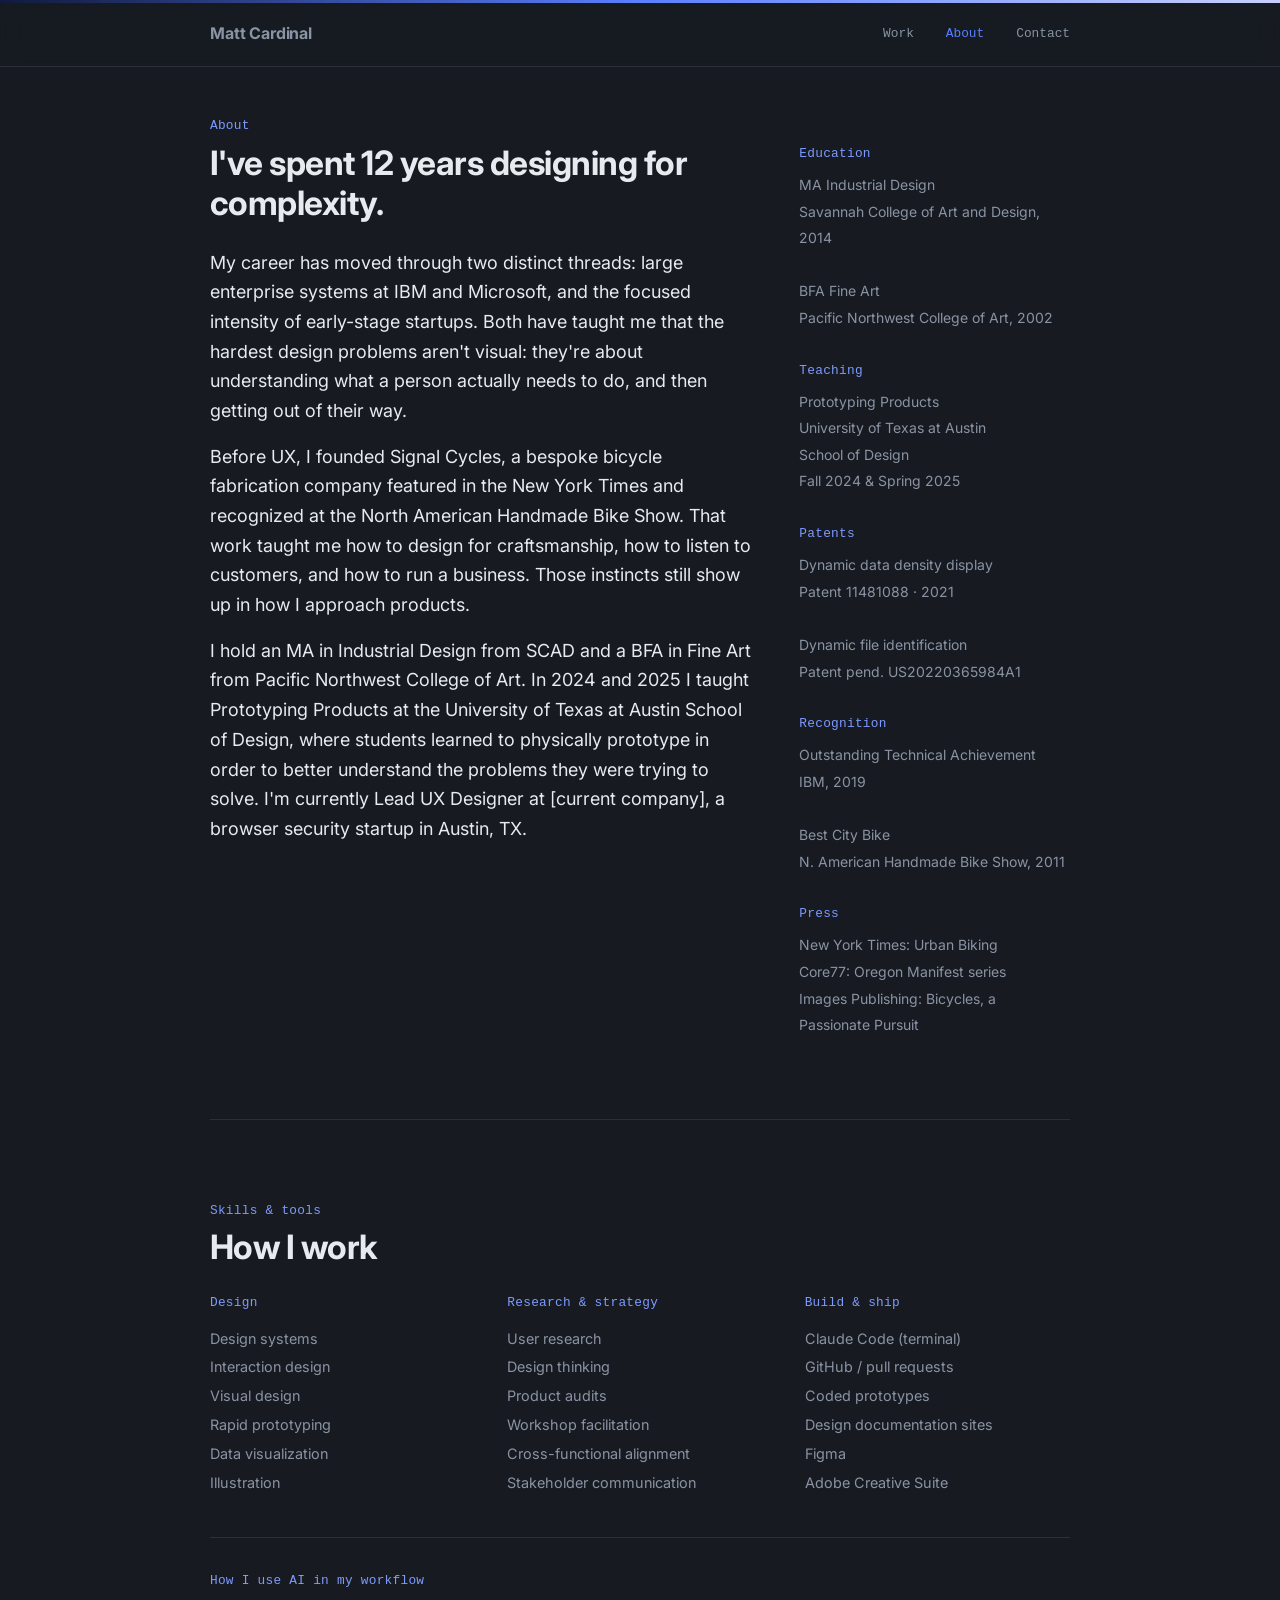
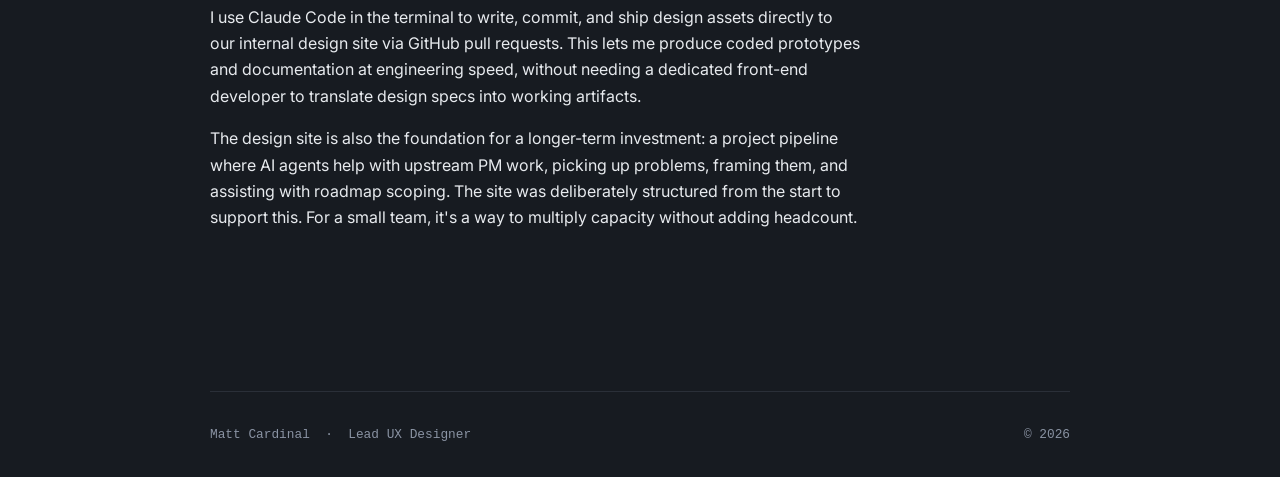
==== commit 9f92b166: "Fix work-index hover shift, remove theme toggle, and rework current-company case study - Stop Select" ====
--- a/about.html
+++ b/about.html
@@ -2,15 +2,7 @@
 <html lang="en">
 <head>
   <meta charset="UTF-8">
-  <script>
-    (function () {
-      try {
-        var t = localStorage.getItem('theme');
-        if (!t) t = window.matchMedia('(prefers-color-scheme: dark)').matches ? 'dark' : 'light';
-        document.documentElement.setAttribute('data-theme', t);
-      } catch (e) {}
-    })();
-  </script>
+  <link rel="icon" type="image/png" href="favicon.png">
   <meta name="viewport" content="width=device-width, initial-scale=1.0">
   <title>About | Matt Cardinal</title>
   <link rel="preconnect" href="https://fonts.googleapis.com">
--- a/css/style.css
+++ b/css/style.css
@@ -5,27 +5,6 @@
   --gap: 2rem;
   --section-gap: 5rem;
 
-  --bg: #E7EAEE;
-  --color-text: #0b1220;
-  --color-muted: #5b6577;
-  --color-rule: #d3d8e0;
-  --tint: #f3f5f8;
-  --nav-bg: rgba(231, 234, 238, 0.82);
-
-  --accent: #2953ff;
-  --accent-dark: #1b3bc9;
-
-  --block-navy: #101a3d;
-  --block-navy-text: #eef2ff;
-  --block-periwinkle: #c7d0fb;
-  --block-ice: #dbe9fb;
-
-  --font: 'Inter', system-ui, -apple-system, "Segoe UI", sans-serif;
-  --font-ui: var(--font);
-  --font-mono: ui-monospace, SFMono-Regular, "JetBrains Mono", Menlo, Consolas, monospace;
-}
-
-:root[data-theme="dark"] {
   --bg: #171B21;
   --color-text: #e7eaee;
   --color-muted: #8a93a3;
@@ -35,9 +14,18 @@
 
   --accent: #5b7fff;
   --accent-dark: #7d9aff;
-}
-
-html { scroll-behavior: smooth; background: var(--bg); }
+
+  --block-navy: #101a3d;
+  --block-navy-text: #eef2ff;
+  --block-periwinkle: #c7d0fb;
+  --block-ice: #dbe9fb;
+
+  --font: 'Inter', system-ui, -apple-system, "Segoe UI", sans-serif;
+  --font-ui: var(--font);
+  --font-mono: ui-monospace, SFMono-Regular, "JetBrains Mono", Menlo, Consolas, monospace;
+}
+
+html { scroll-behavior: smooth; background: var(--bg); color-scheme: dark; }
 
 body {
   font-family: var(--font);
@@ -72,7 +60,7 @@
 h1 { font-size: clamp(2.5rem, 5.5vw, 4.25rem); line-height: 1.04; font-weight: 800; letter-spacing: -0.03em; margin-bottom: 1rem; }
 h2 { font-size: clamp(1.6rem, 3vw, 2.1rem); line-height: 1.2; font-weight: 700; letter-spacing: -0.015em; margin-bottom: 1.5rem; }
 h3 { font-size: 1.15rem; font-family: var(--font-ui); font-weight: 650; margin-bottom: 0.5rem; }
-h4 { font-size: 0.8rem; font-family: var(--font-mono); font-weight: 500; text-transform: uppercase; letter-spacing: 0.1em; color: var(--color-muted); margin-bottom: 0.4rem; }
+h4 { font-size: 0.8rem; font-family: var(--font-mono); font-weight: 400; letter-spacing: 0.02em; color: var(--accent-dark); margin-bottom: 0.4rem; }
 p { margin-bottom: 1rem; max-width: 65ch; }
 p:last-child { margin-bottom: 0; }
 
@@ -109,35 +97,14 @@
 .nav-inner a:hover, .nav-inner a.active { color: var(--color-text); }
 .nav-inner a.active { color: var(--accent); }
 
-.theme-toggle {
-  display: inline-flex;
-  align-items: center;
-  justify-content: center;
-  width: 30px;
-  height: 30px;
-  padding: 0;
-  border: 1px solid var(--color-rule);
-  border-radius: 999px;
-  background: transparent;
-  color: var(--color-muted);
-  cursor: pointer;
-  transition: color 0.2s ease, border-color 0.2s ease;
-}
-.theme-toggle:hover { color: var(--color-text); border-color: var(--color-text); }
-.theme-toggle svg { width: 16px; height: 16px; display: block; }
-.theme-toggle .icon-sun { display: none; }
-.theme-toggle .icon-moon { display: block; }
-:root[data-theme="dark"] .theme-toggle .icon-sun { display: block; }
-:root[data-theme="dark"] .theme-toggle .icon-moon { display: none; }
-
 /* Hero */
 #hero-section { padding-top: 4rem; }
 .hero-role {
   font-family: var(--font-mono);
   font-size: 0.8rem;
-  text-transform: uppercase;
-  letter-spacing: 0.1em;
-  color: var(--color-muted);
+  font-weight: 300;
+  letter-spacing: 0.02em;
+  color: var(--accent-dark);
   margin-bottom: 1.25rem;
 }
 .hero-tagline { font-size: 1.15rem; color: var(--color-muted); max-width: 55ch; margin-top: 1.25rem; }
@@ -158,7 +125,34 @@
   color: var(--accent);
   font-variant-numeric: tabular-nums;
 }
-.stat-item .stat-label { font-size: 0.8rem; color: var(--color-muted); text-transform: uppercase; letter-spacing: 0.06em; line-height: 1.4; }
+
+/* Odometer-style roll for the live-incrementing stat: only the digit
+   cell(s) that actually changed get wrapped and animated; everything
+   else in the number is left as plain static text. */
+.stat-digit {
+  position: relative;
+  display: inline-block;
+  overflow: hidden;
+  vertical-align: bottom;
+}
+.stat-roll-current, .stat-roll-incoming {
+  display: block;
+  transition: transform 0.5s cubic-bezier(0.65, 0, 0.35, 1), opacity 0.5s ease;
+}
+.stat-roll-incoming {
+  position: absolute;
+  top: 0;
+  left: 0;
+  transform: translateY(100%);
+  opacity: 0;
+}
+.stat-digit.is-rolling-active .stat-roll-current { transform: translateY(-100%); opacity: 0; }
+.stat-digit.is-rolling-active .stat-roll-incoming { transform: translateY(0); opacity: 1; }
+
+@media (prefers-reduced-motion: reduce) {
+  .stat-roll-current, .stat-roll-incoming { transition: none; }
+}
+.stat-item .stat-label { font-size: 0.8rem; font-family: var(--font-mono); font-weight: 300; color: var(--accent-dark); letter-spacing: 0.02em; line-height: 1.4; }
 
 /* Logo row */
 .hero-logos {
@@ -169,9 +163,9 @@
 .logo-label {
   font-family: var(--font-mono);
   font-size: 0.75rem;
-  text-transform: uppercase;
-  letter-spacing: 0.08em;
-  color: var(--color-muted);
+  font-weight: 300;
+  letter-spacing: 0.02em;
+  color: var(--accent-dark);
   margin-bottom: 1rem;
   display: block;
 }
@@ -183,13 +177,9 @@
 }
 .hero-logo {
   display: block;
-  opacity: 0.5;
+  opacity: 0.6;
+  filter: grayscale(1) invert(1);
   transition: filter 0.35s ease, opacity 0.35s ease;
-}
-.hero-logo--mono { filter: grayscale(1); }
-:root[data-theme="dark"] .hero-logo {
-  filter: grayscale(1) invert(1);
-  opacity: 0.6;
 }
 .logo-placeholder {
   font-family: var(--font-ui);
@@ -213,10 +203,8 @@
   text-decoration: none;
   color: var(--color-text);
   position: relative;
-  transition: padding-left 0.25s ease;
 }
 .work-index-item:first-child { border-top: 1px solid var(--color-rule); }
-.work-index-item:hover { padding-left: 0.5rem; }
 .work-index-item:hover .work-index-title { text-decoration: underline; text-decoration-color: var(--accent); }
 .work-index-item:hover .work-index-company { color: var(--accent); }
 .work-index-item::after {
@@ -231,7 +219,7 @@
   transition: opacity 0.25s ease, transform 0.25s ease;
 }
 .work-index-item:hover::after { opacity: 1; transform: translate(0, -50%); }
-.work-index-company { font-family: var(--font-mono); font-size: 0.8rem; color: var(--color-muted); text-transform: uppercase; letter-spacing: 0.06em; transition: color 0.2s ease; }
+.work-index-company { font-family: var(--font-mono); font-size: 0.8rem; font-weight: 300; color: var(--accent-dark); letter-spacing: 0.02em; transition: color 0.2s ease; }
 .work-index-title { font-size: 1.1rem; font-weight: 600; }
 .work-index-year { font-family: var(--font-mono); font-size: 0.8rem; color: var(--color-muted); white-space: nowrap; }
 .work-index-desc { font-family: var(--font-ui); font-size: 0.875rem; color: var(--color-muted); margin-top: 0.25rem; grid-column: 2; }
@@ -244,7 +232,7 @@
   padding: 4rem max(var(--gap), calc(50vw - var(--max) / 2));
 }
 .color-block--navy { background: var(--block-navy); color: var(--block-navy-text); }
-.color-block--navy .color-block-inner .cs-meta-row, .color-block--navy .color-block-inner .cs-meta-row strong { color: var(--block-navy-text); }
+.color-block--navy .color-block-inner .cs-meta-row { color: rgba(238, 242, 255, 0.65); }
 .color-block--navy .back, .color-block--navy h4 { color: rgba(238, 242, 255, 0.65); }
 .color-block--periwinkle { background: var(--block-periwinkle); color: var(--block-navy); }
 .color-block--ice { background: var(--block-ice); color: var(--block-navy); }
@@ -256,7 +244,7 @@
 .cs-header .back:hover { color: var(--accent); }
 .cs-meta-row { display: flex; gap: 3rem; margin-top: 1.5rem; font-family: var(--font-mono); font-size: 0.85rem; color: var(--color-muted); flex-wrap: wrap; }
 .cs-meta-row span { display: flex; flex-direction: column; gap: 0.15rem; }
-.cs-meta-row strong { color: var(--color-text); font-weight: 600; font-size: 0.75rem; text-transform: uppercase; letter-spacing: 0.06em; font-family: var(--font-mono); }
+.cs-meta-row strong { color: var(--accent-dark); font-weight: 500; font-size: 0.75rem; letter-spacing: 0.02em; font-family: var(--font-mono); }
 
 .cs-body { padding-top: 3rem; counter-reset: chapter; }
 .cs-body section { border-top: 1px solid var(--color-rule); padding: 2.75rem 0; }
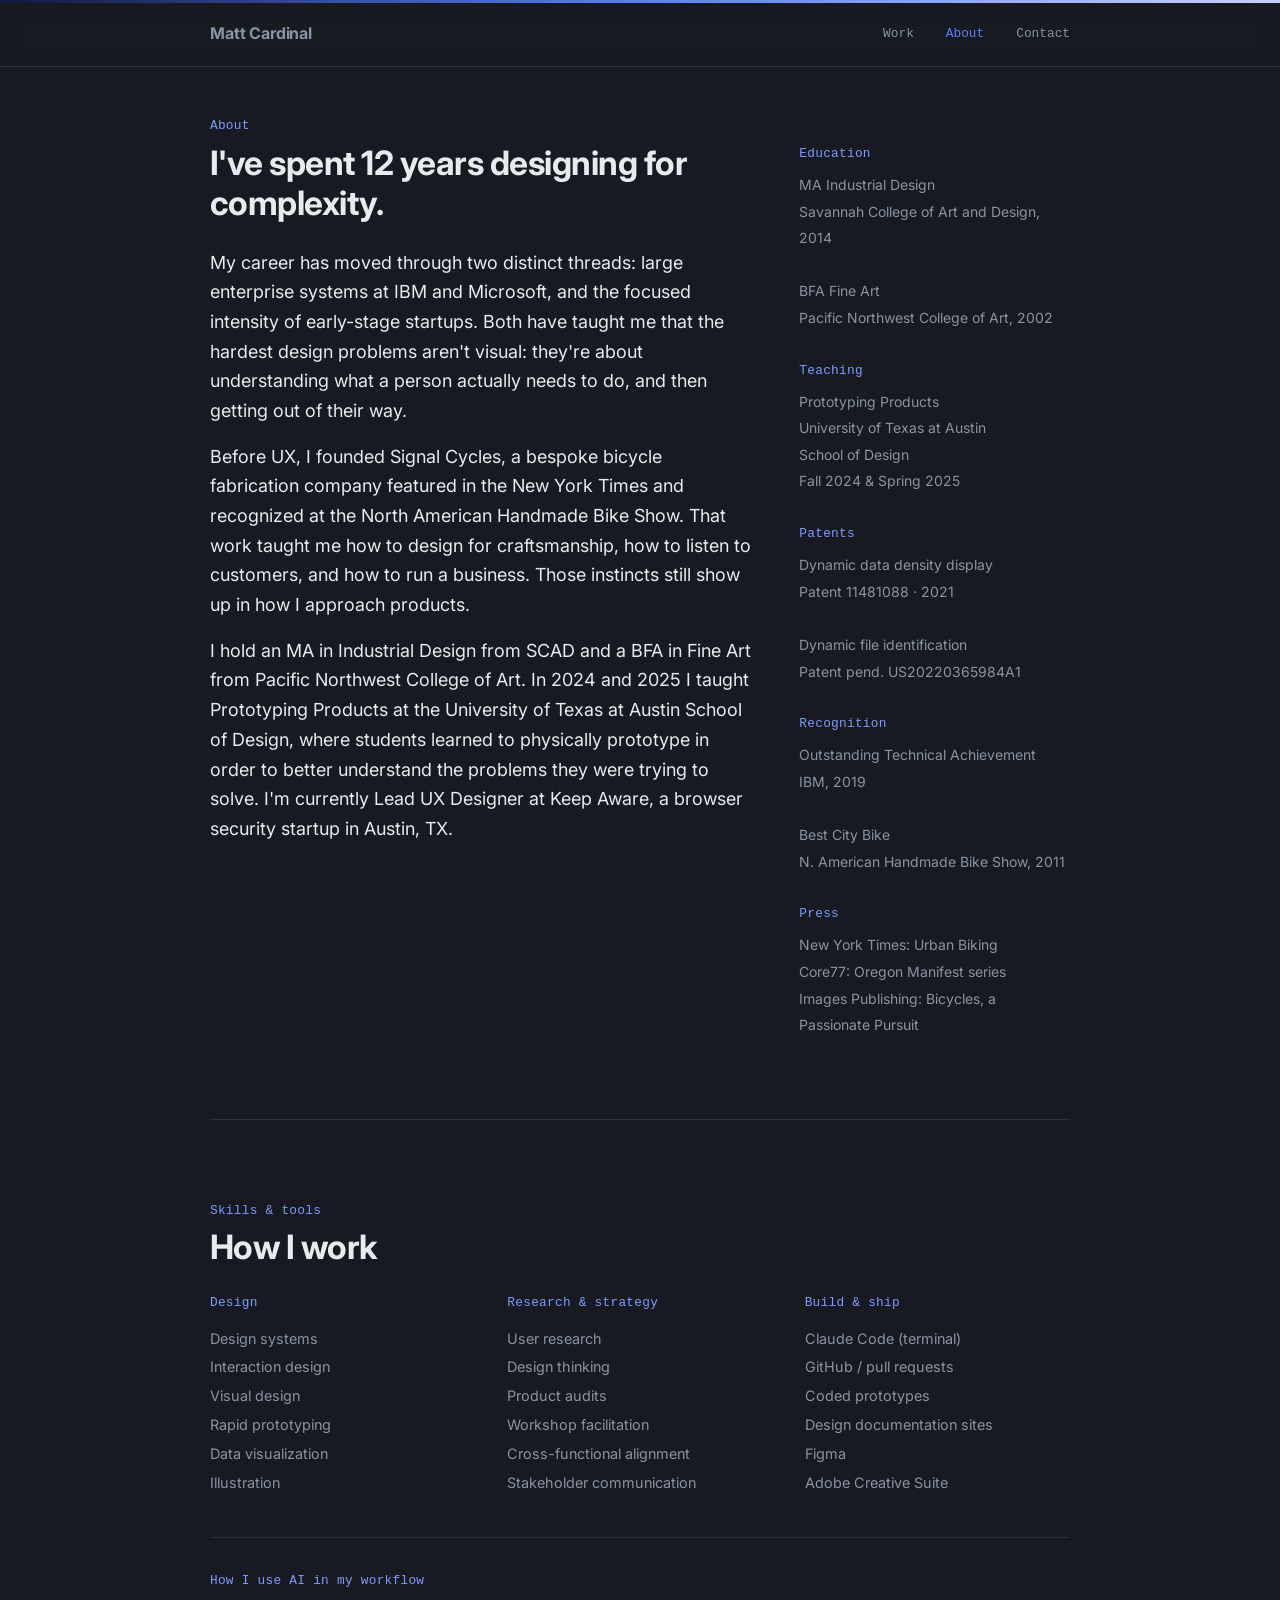
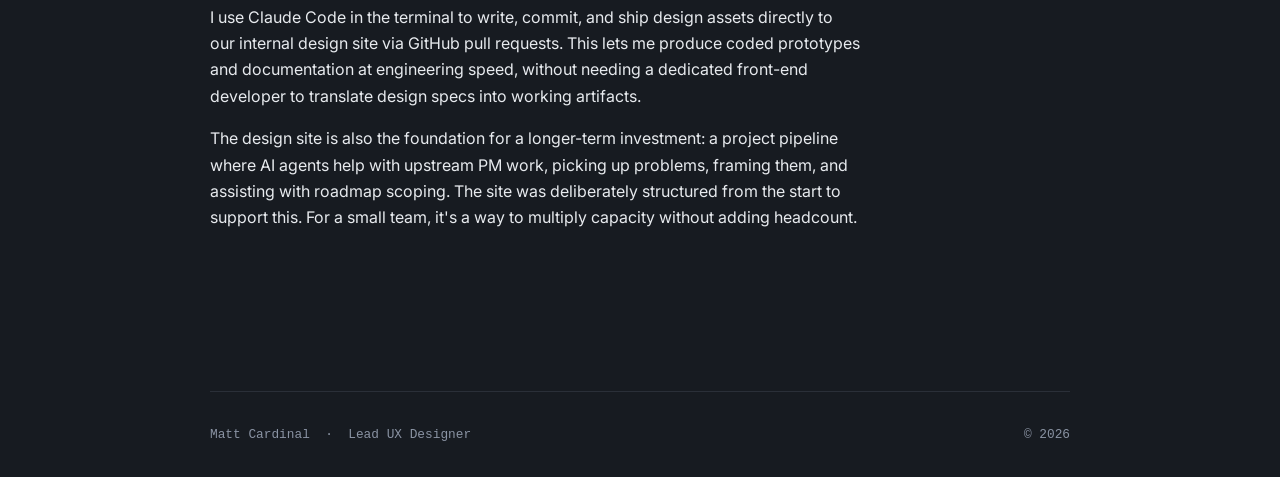
==== commit c816a5d1: "Name Keep Aware, fix dates, mark case study in progress, add TL;DRs and jump index, fix horizontal o" ====
--- a/about.html
+++ b/about.html
@@ -49,7 +49,7 @@
             Pacific Northwest College of Art. In 2024 and 2025 I taught Prototyping Products
             at the University of Texas at Austin School of Design, where students learned
             to physically prototype in order to better understand the problems they were
-            trying to solve. I'm currently Lead UX Designer at [current company],
+            trying to solve. I'm currently Lead UX Designer at Keep Aware,
             a browser security startup in Austin, TX.
           </p>
         </div>
--- a/css/style.css
+++ b/css/style.css
@@ -394,3 +394,28 @@
   .cs-section-label::before { font-size: 1.75rem; }
   .nav-inner ul { gap: 1.25rem; }
 }
+
+/* ---- Portfolio review updates ---- */
+
+/* 100vw full-bleed blocks include the scrollbar width; clip the overflow
+   so the page doesn't scroll sideways */
+html, body { overflow-x: clip; }
+
+/* One-paragraph summary at the top of each case study */
+.cs-tldr { font-size: 1.1rem; line-height: 1.55; max-width: 62ch; margin-top: 1.75rem; }
+
+/* Jump-to index, generated by site.js from the section labels */
+.cs-jump { font-family: var(--font-mono); font-size: 0.8rem; padding-top: 2rem; }
+.cs-jump h4 { margin-bottom: 0.6rem; }
+.cs-jump ol { list-style: none; display: flex; flex-wrap: wrap; gap: 0.4rem 1.5rem; padding: 0; margin: 0; }
+.cs-jump a { color: var(--color-muted); text-decoration: none; transition: color 0.2s ease; }
+.cs-jump a:hover { color: var(--accent); }
+.cs-body section[id] { scroll-margin-top: 5rem; }
+
+/* Work index rows without a published case study */
+.work-index-item--pending { cursor: default; }
+.work-index-item--pending::after { display: none; }
+.work-index-item--pending:hover .work-index-title { text-decoration: none; }
+.work-index-item--pending:hover .work-index-company { color: var(--accent-dark); }
+.work-index-status { font-family: var(--font-mono); font-size: 0.75rem; color: var(--accent-dark); margin-top: 0.4rem; grid-column: 2; }
+.work-index-status a { color: inherit; }
